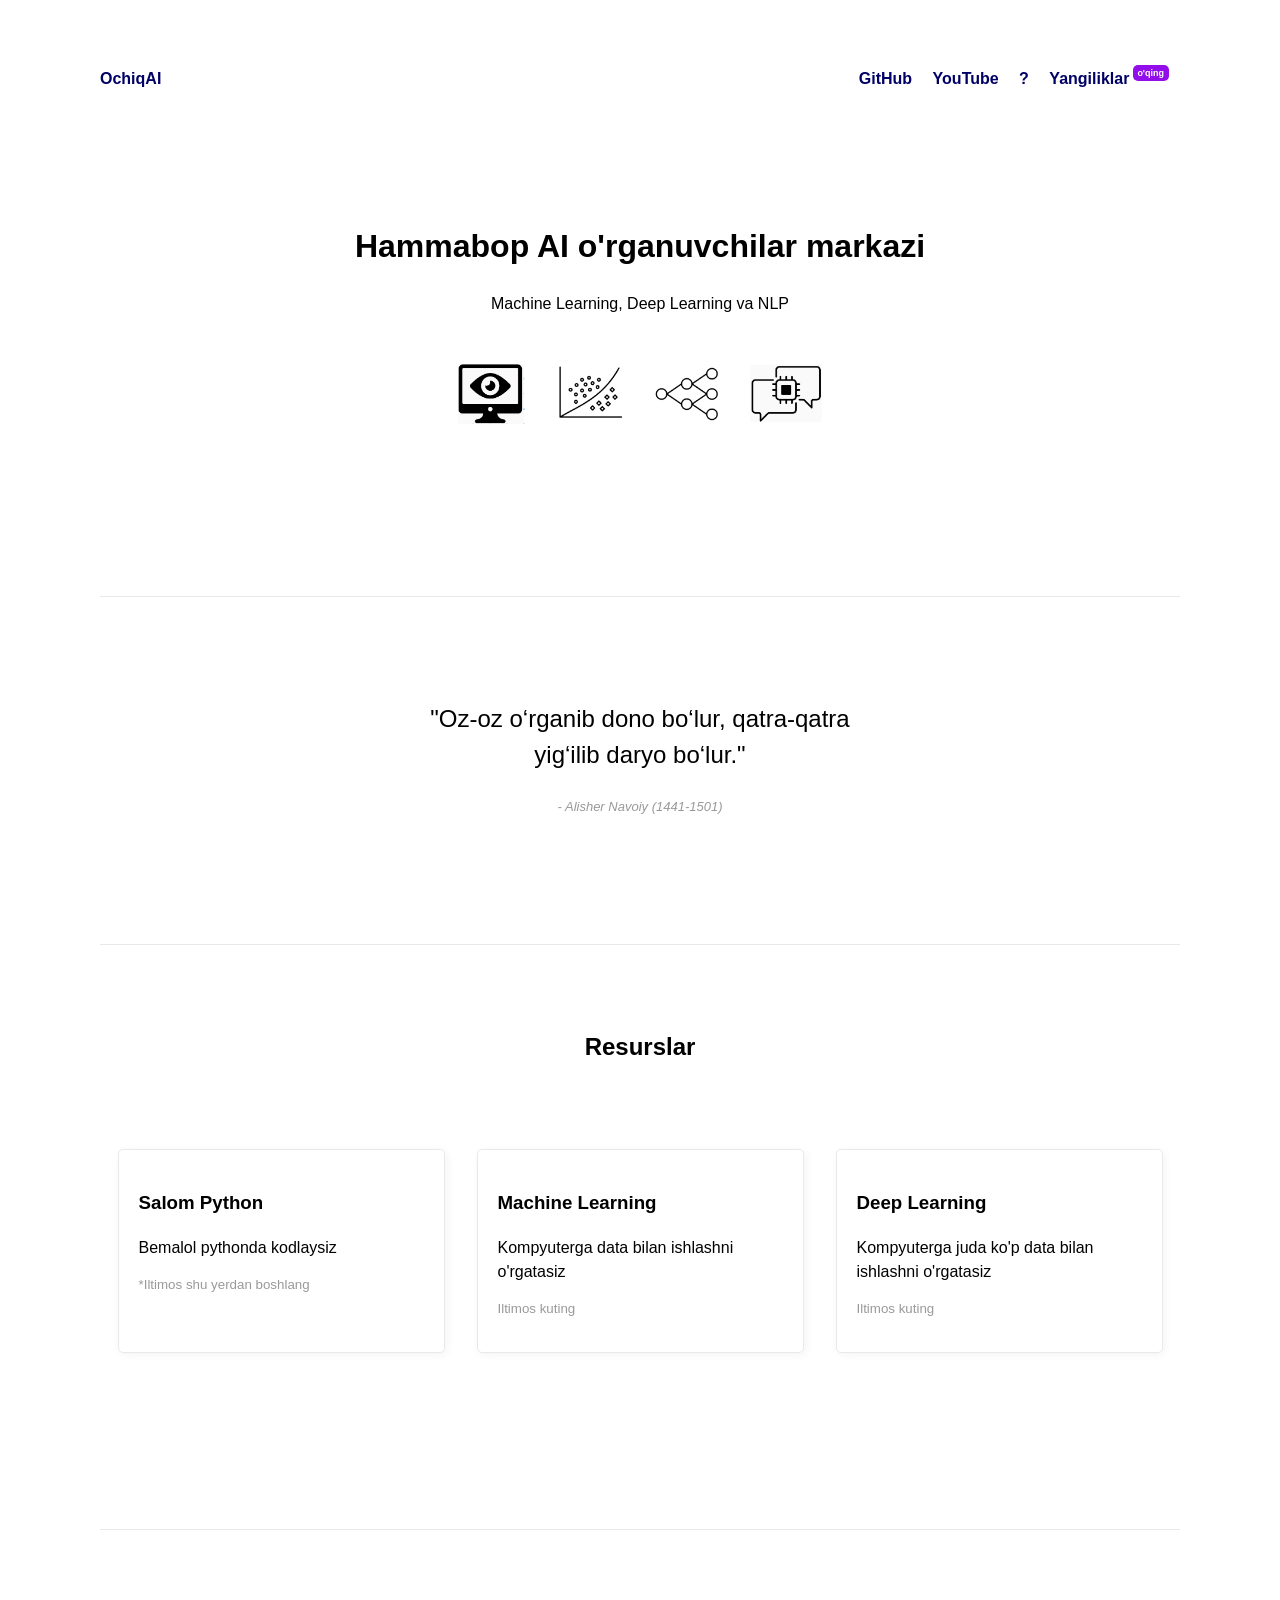
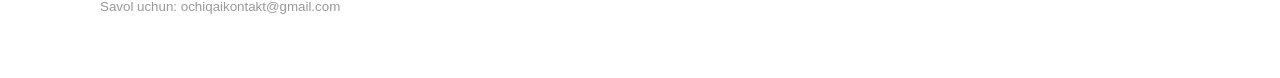
==== index.html @ 54f81617 "removed computer vision" ====
<!DOCTYPE html>
<html lang="en">

<head>
    <link rel="icon" href="https://via.placeholder.com/70x70">
    <link rel="stylesheet" href="./mvp.css">

    <meta charset="utf-8">
    <meta name="description" content="My description">
    <meta name="viewport" content="width=device-width, initial-scale=1.0">

    <title>ochiqai</title>
</head>

<body>
    <header>
        <nav>
            <a href="/">OchiqAI</a>
            <ul>
                <li><a href="#">GitHub</a></li>
                <li><a href="#">YouTube</a></li>
                <li><a href="#">?</a></li>
                <li><a href="#">Yangiliklar<sup>o'qing</sup></a></li>
            </ul>
        </nav>
        <h1>Hammabop AI o'rganuvchilar markazi</h1>
        <p> Machine Learning, Deep Learning va NLP  </p>
        <br>
        <p>
            <img src="./img/topik.png" align="center" height="60">
        </p>
<!--        <p><a href="#"><i>Italic Link Button</i></a><a href="#"><b>Bold Link Button &rarr;</b></a></p>-->
    </header>
    <main>
        <hr>
        <section>
            <blockquote>
                "Oz-oz o‘rganib dono bo‘lur, qatra-qatra yig‘ilib daryo bo‘lur."
                <footer><i>- Alisher Navoiy (1441-1501) </i></footer>
            </blockquote>
        </section>

        <hr>
        <section>
            <header>
                <h2>Resurslar</h2>
<!--                <p>Section Subheading</p>-->
            </header>
            <aside>
                <h3>Salom Python</h3>
                <p>Bemalol pythonda kodlaysiz</p>
                <p><small>*Iltimos shu yerdan boshlang</small></p>
            </aside>
<!--            <aside>-->
<!--                <h3>Computer Vision</h3>-->
<!--                <p>Rasm/videoda ishlaysiz</p>-->
<!--                <p><small>Iltimos kuting</small></p>-->
<!--            </aside>-->
            <aside>
                <h3>Machine Learning</h3>
                <p>Kompyuterga data bilan ishlashni o'rgatasiz</p>
                <p><small>Iltimos kuting</small></p>
            </aside>
            <aside>
                <h3>Deep Learning</h3>
                <p>Kompyuterga juda ko'p data bilan ishlashni o'rgatasiz</p>
                <p><small>Iltimos kuting</small></p>
            </aside>
        </section>

<!--        <hr>-->
<!--        <section>-->
<!--            <table>-->
<!--                <thead>-->
<!--                    <tr>-->
<!--                        <th></th>-->
<!--                        <th>Col A</th>-->
<!--                        <th>Col B</th>-->
<!--                        <th>Col C</th>-->
<!--                    </tr>-->
<!--                </thead>-->
<!--                <tr>-->
<!--                    <td>Row 1</td>-->
<!--                    <td>Cell A1</td>-->
<!--                    <td>Cell B1</td>-->
<!--                    <td>Cell C1</td>-->
<!--                </tr>-->
<!--                <tr>-->
<!--                    <td>Row 2</td>-->
<!--                    <td>Cell A2</td>-->
<!--                    <td>Cell B2</td>-->
<!--                    <td>Cell C2</td>-->
<!--                </tr>-->
<!--            </table>-->
<!--        </section>-->
<!--        <hr>-->
<!--        <article>-->
<!--            <h2>Left-aligned header</h2>-->
<!--            <p>Left-aligned paragraph</p>-->
<!--            <aside>-->
<!--                <p>Article callout</p>-->
<!--            </aside>-->
<!--            <ul>-->
<!--                <li>List item 1</li>-->
<!--                <li>List item 2</li>-->
<!--            </ul>-->
<!--            <figure>-->
<!--                <img alt="Stock photo" src="https://via.placeholder.com/1080x500?text=Amazing+stock+photo">-->
<!--                <figcaption><i>Image caption</i></figcaption>-->
<!--            </figure>-->
<!--        </article>-->
<!--        <hr>-->
<!--        <div>-->
<!--            <details>-->
<!--                <summary>Expandable title</summary>-->
<!--                <p>Revealed content</p>-->
<!--            </details>-->
<!--            <details>-->
<!--                <summary>Another expandable title</summary>-->
<!--                <p>More revealed content</p>-->
<!--            </details>-->
<!--            <br>-->
<!--            <p>Inline <code>code</code> snippets</p>-->
<!--            <pre>-->
<!--                <code>-->
<!--// preformatted code block-->
<!--                </code>-->
<!--            </pre>-->
<!--        </div>-->
<!--        <hr>-->
<!--        <section>-->
<!--            <form>-->
<!--                <header>-->
<!--                    <h2>Form title</h2>-->
<!--                </header>-->
<!--                <label for="input1">Input label:</label>-->
<!--                <input type="text" id="input1" name="input1" size="20" placeholder="Input1">-->
<!--                <label for="select1">Select label:</label>-->
<!--                <select id="select1">-->
<!--                    <option value="option1">option1</option>-->
<!--                    <option value="option2">option2</option>-->
<!--                </select>-->
<!--                <label for="textarea1">Textarea label:</label>-->
<!--                <textarea cols="40" rows="5" id="textarea1"></textarea>-->
<!--                <button type="submit">Submit</button>-->
<!--            </form>-->
<!--        </section>-->
    </main>
    <footer>
        <hr>
        <p>
            <small>Savol uchun: </small>
            <small> ochiqaikontakt@gmail.com</small>
        </p>
    </footer>
</body>

</html>
---- mvp.css ----
/* MVP.css v1.7.4 - https://github.com/andybrewer/mvp */

:root {
    --border-radius: 5px;
    --box-shadow: 2px 2px 10px;
    --color: #000066;
    --color-accent: #118bee15;
    --color-bg: #fff;
    --color-bg-secondary: #e9e9e9;
    --color-secondary: #920de9;
    --color-secondary-accent: #920de90b;
    --color-shadow: #f4f4f4;
    --color-text: #000;
    --color-text-secondary: #999;
    --font-family: -apple-system, BlinkMacSystemFont, "Segoe UI", Roboto, Oxygen-Sans, Ubuntu, Cantarell, "Helvetica Neue", sans-serif;
    --hover-brightness: 1.2;
    --justify-important: center;
    --justify-normal: left;
    --line-height: 1.5;
    --width-card: 285px;
    --width-card-medium: 460px;
    --width-card-wide: 800px;
    --width-content: 1080px;
}

/*
@media (prefers-color-scheme: dark) {
    :root {
        --color: #0097fc;
        --color-accent: #0097fc4f;
        --color-bg: #333;
        --color-bg-secondary: #555;
        --color-secondary: #e20de9;
        --color-secondary-accent: #e20de94f;
        --color-shadow: #bbbbbb20;
        --color-text: #f7f7f7;
        --color-text-secondary: #aaa;
    }
}
*/

/* Layout */
article aside {
    background: var(--color-secondary-accent);
    border-left: 4px solid var(--color-secondary);
    padding: 0.01rem 0.8rem;
}

body {
    background: var(--color-bg);
    color: var(--color-text);
    font-family: var(--font-family);
    line-height: var(--line-height);
    margin: 0;
    overflow-x: hidden;
    padding: 0;
}

footer,
header,
main {
    margin: 0 auto;
    max-width: var(--width-content);
    padding: 3rem 1rem;
}

hr {
    background-color: var(--color-bg-secondary);
    border: none;
    height: 1px;
    margin: 4rem 0;
    width: 100%;
}

section {
    display: flex;
    flex-wrap: wrap;
    justify-content: var(--justify-important);
}

section img,
article img {
    max-width: 100%;
}

section pre {
    overflow: auto;
}

section aside {
    border: 1px solid var(--color-bg-secondary);
    border-radius: var(--border-radius);
    box-shadow: var(--box-shadow) var(--color-shadow);
    margin: 1rem;
    padding: 1.25rem;
    width: var(--width-card);
}

section aside:hover {
    box-shadow: var(--box-shadow) var(--color-bg-secondary);
}

[hidden] {
    display: none;
}

/* Headers */
article header,
div header,
main header {
    padding-top: 0;
}

header {
    text-align: var(--justify-important);
}

header a b,
header a em,
header a i,
header a strong {
    margin-left: 0.5rem;
    margin-right: 0.5rem;
}

header nav img {
    margin: 1rem 0;
}

section header {
    padding-top: 0;
    width: 100%;
}

/* Nav */
nav {
    align-items: center;
    display: flex;
    font-weight: bold;
    justify-content: space-between;
    margin-bottom: 7rem;
}

nav ul {
    list-style: none;
    padding: 0;
}

nav ul li {
    display: inline-block;
    margin: 0 0.5rem;
    position: relative;
    text-align: left;
}

/* Nav Dropdown */
nav ul li:hover ul {
    display: block;
}

nav ul li ul {
    background: var(--color-bg);
    border: 1px solid var(--color-bg-secondary);
    border-radius: var(--border-radius);
    box-shadow: var(--box-shadow) var(--color-shadow);
    display: none;
    height: auto;
    left: -2px;
    padding: .5rem 1rem;
    position: absolute;
    top: 1.7rem;
    white-space: nowrap;
    width: auto;
    z-index: 1;
}

nav ul li ul::before {
    /* fill gap above to make mousing over them easier */
    content: "";
    position: absolute;
    left: 0;
    right: 0;
    top: -0.5rem;
    height: 0.5rem;
}

nav ul li ul li,
nav ul li ul li a {
    display: block;
}

/* Typography */
code,
samp {
    background-color: var(--color-accent);
    border-radius: var(--border-radius);
    color: var(--color-text);
    display: inline-block;
    margin: 0 0.1rem;
    padding: 0 0.5rem;
}

details {
    margin: 1.3rem 0;
}

details summary {
    font-weight: bold;
    cursor: pointer;
}

h1,
h2,
h3,
h4,
h5,
h6 {
    line-height: var(--line-height);
}

mark {
    padding: 0.1rem;
}

ol li,
ul li {
    padding: 0.2rem 0;
}

p {
    margin: 0.75rem 0;
    padding: 0;
}

pre {
    margin: 1rem 0;
    max-width: var(--width-card-wide);
    padding: 1rem 0;
}

pre code,
pre samp {
    display: block;
    max-width: var(--width-card-wide);
    padding: 0.5rem 2rem;
    white-space: pre-wrap;
}

small {
    color: var(--color-text-secondary);
}

sup {
    background-color: var(--color-secondary);
    border-radius: var(--border-radius);
    color: var(--color-bg);
    font-size: xx-small;
    font-weight: bold;
    margin: 0.2rem;
    padding: 0.2rem 0.3rem;
    position: relative;
    top: -2px;
}

/* Links */
a {
    color: var(--color);
    display: inline-block;
    font-weight: bold;
    text-decoration: none;
}

a:hover {
    filter: brightness(var(--hover-brightness));
    text-decoration: underline;
}

a b,
a em,
a i,
a strong,
button {
    border-radius: var(--border-radius);
    display: inline-block;
    font-size: medium;
    font-weight: bold;
    line-height: var(--line-height);
    margin: 0.5rem 0;
    padding: 1rem 2rem;
}

button {
    font-family: var(--font-family);
}

button:hover {
    cursor: pointer;
    filter: brightness(var(--hover-brightness));
}

a b,
a strong,
button {
    background-color: var(--color);
    border: 2px solid var(--color);
    color: var(--color-bg);
}

a em,
a i {
    border: 2px solid var(--color);
    border-radius: var(--border-radius);
    color: var(--color);
    display: inline-block;
    padding: 1rem 2rem;
}

article aside a {
    color: var(--color-secondary);
}

/* Images */
figure {
    margin: 0;
    padding: 0;
}

figure img {
    max-width: 100%;
}

figure figcaption {
    color: var(--color-text-secondary);
}

/* Forms */

button:disabled,
input:disabled {
    background: var(--color-bg-secondary);
    border-color: var(--color-bg-secondary);
    color: var(--color-text-secondary);
    cursor: not-allowed;
}

button[disabled]:hover {
    filter: none;
}

form {
    border: 1px solid var(--color-bg-secondary);
    border-radius: var(--border-radius);
    box-shadow: var(--box-shadow) var(--color-shadow);
    display: block;
    max-width: var(--width-card-wide);
    min-width: var(--width-card);
    padding: 1.5rem;
    text-align: var(--justify-normal);
}

form header {
    margin: 1.5rem 0;
    padding: 1.5rem 0;
}

input,
label,
select,
textarea {
    display: block;
    font-size: inherit;
    max-width: var(--width-card-wide);
}

input[type="checkbox"],
input[type="radio"] {
    display: inline-block;
}

input[type="checkbox"]+label,
input[type="radio"]+label {
    display: inline-block;
    font-weight: normal;
    position: relative;
    top: 1px;
}

input,
select,
textarea {
    border: 1px solid var(--color-bg-secondary);
    border-radius: var(--border-radius);
    margin-bottom: 1rem;
    padding: 0.4rem 0.8rem;
}

input[readonly],
textarea[readonly] {
    background-color: var(--color-bg-secondary);
}

label {
    font-weight: bold;
    margin-bottom: 0.2rem;
}

/* Tables */
table {
    border: 1px solid var(--color-bg-secondary);
    border-radius: var(--border-radius);
    border-spacing: 0;
    display: inline-block;
    max-width: 100%;
    overflow-x: auto;
    padding: 0;
    white-space: nowrap;
}

table td,
table th,
table tr {
    padding: 0.4rem 0.8rem;
    text-align: var(--justify-important);
}

table thead {
    background-color: var(--color);
    border-collapse: collapse;
    border-radius: var(--border-radius);
    color: var(--color-bg);
    margin: 0;
    padding: 0;
}

table thead th:first-child {
    border-top-left-radius: var(--border-radius);
}

table thead th:last-child {
    border-top-right-radius: var(--border-radius);
}

table thead th:first-child,
table tr td:first-child {
    text-align: var(--justify-normal);
}

table tr:nth-child(even) {
    background-color: var(--color-accent);
}

/* Quotes */
blockquote {
    display: block;
    font-size: x-large;
    line-height: var(--line-height);
    margin: 1rem auto;
    max-width: var(--width-card-medium);
    padding: 1.5rem 1rem;
    text-align: var(--justify-important);
}

blockquote footer {
    color: var(--color-text-secondary);
    display: block;
    font-size: small;
    line-height: var(--line-height);
    padding: 1.5rem 0;
}
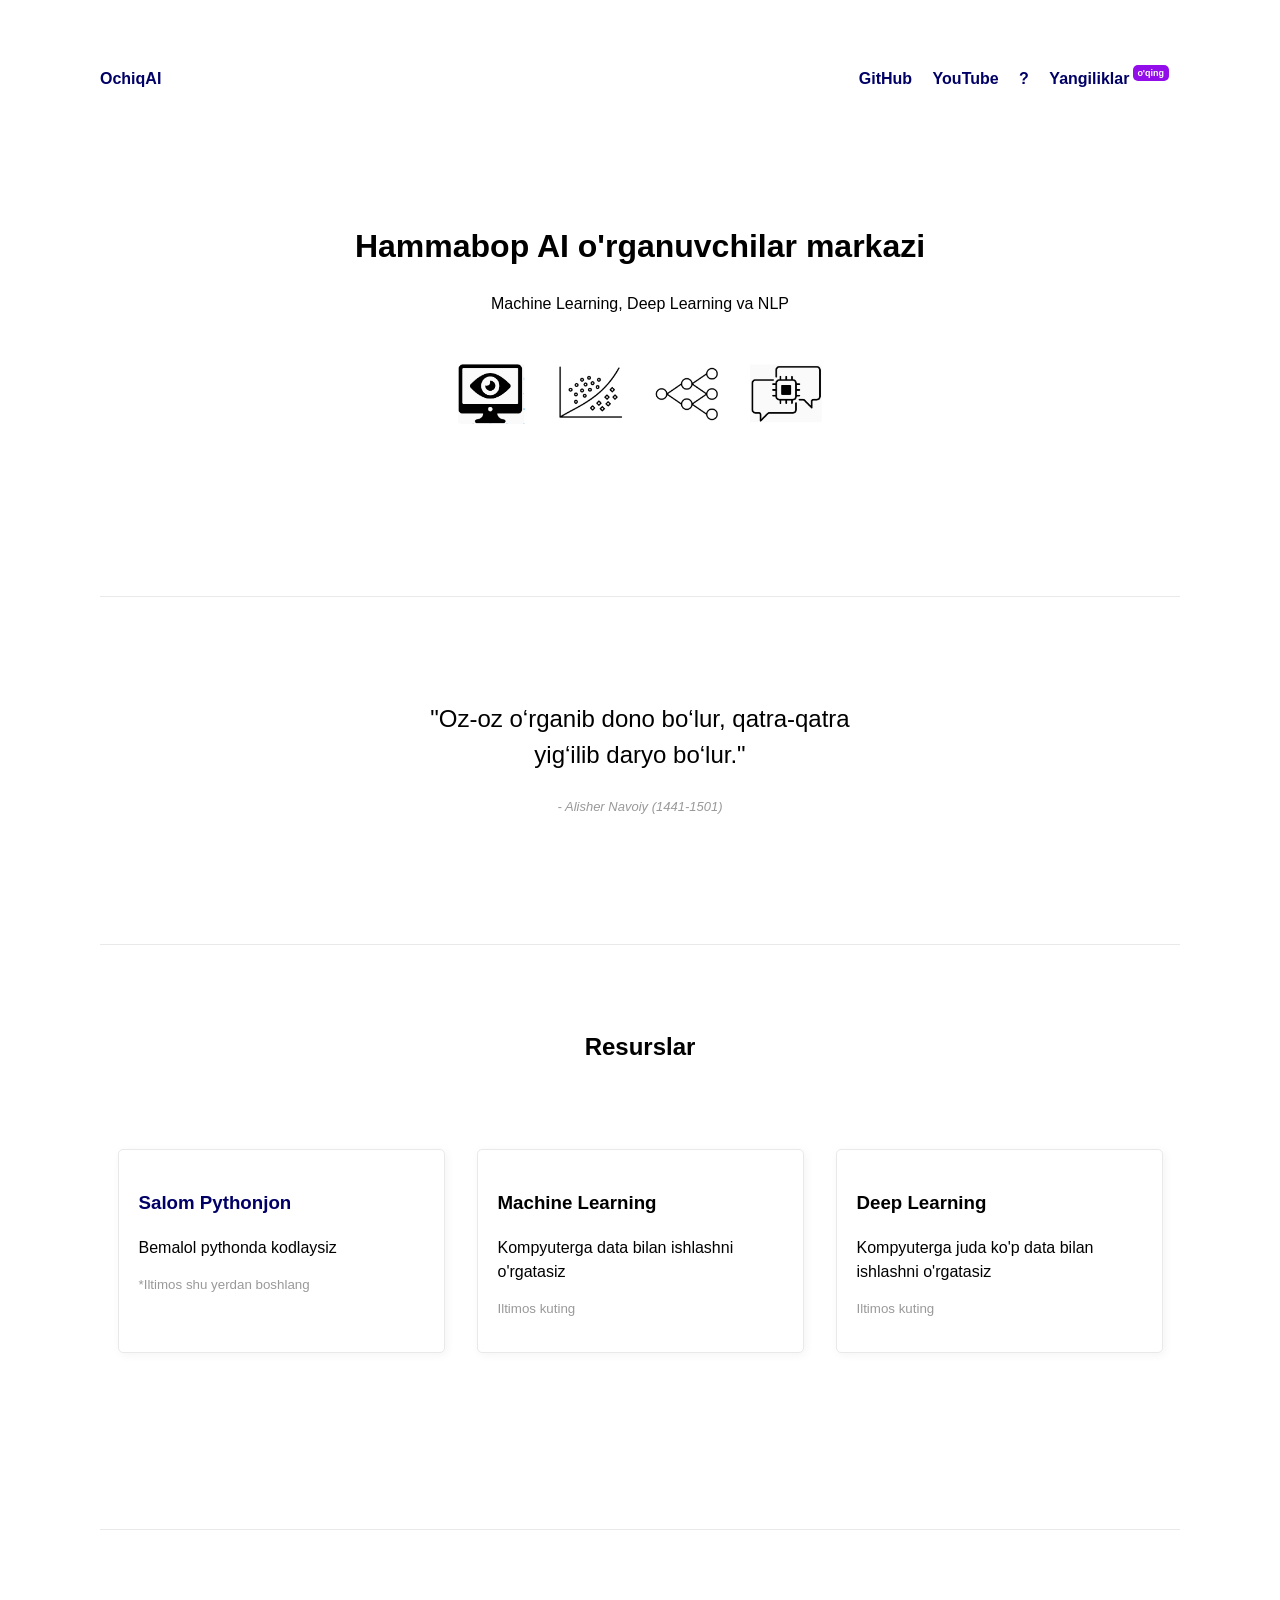
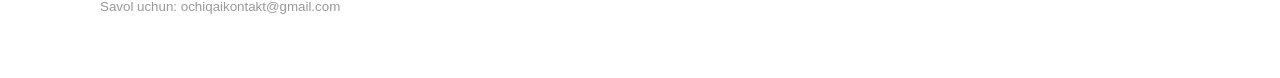
==== commit 2779f740: "Update index.html" ====
--- a/index.html
+++ b/index.html
@@ -2,7 +2,7 @@
 <html lang="en">
 
 <head>
-    <link rel="icon" href="https://via.placeholder.com/70x70">
+    <link rel="shortcut icon" type="image/png" href="img/logo_simple4.png">
     <link rel="stylesheet" href="./mvp.css">
 
     <meta charset="utf-8">
@@ -17,7 +17,7 @@
         <nav>
             <a href="/">OchiqAI</a>
             <ul>
-                <li><a href="#">GitHub</a></li>
+                <li><a href="https://github.com/ochiqai">GitHub</a></li>
                 <li><a href="#">YouTube</a></li>
                 <li><a href="#">?</a></li>
                 <li><a href="#">Yangiliklar<sup>o'qing</sup></a></li>
@@ -47,7 +47,8 @@
 <!--                <p>Section Subheading</p>-->
             </header>
             <aside>
-                <h3>Salom Python</h3>
+                
+                <h3><a href="https://github.com/ochiqai/python">Salom Pythonjon</a></h3>
                 <p>Bemalol pythonda kodlaysiz</p>
                 <p><small>*Iltimos shu yerdan boshlang</small></p>
             </aside>
@@ -155,4 +156,4 @@
     </footer>
 </body>
 
-</html>+</html>
